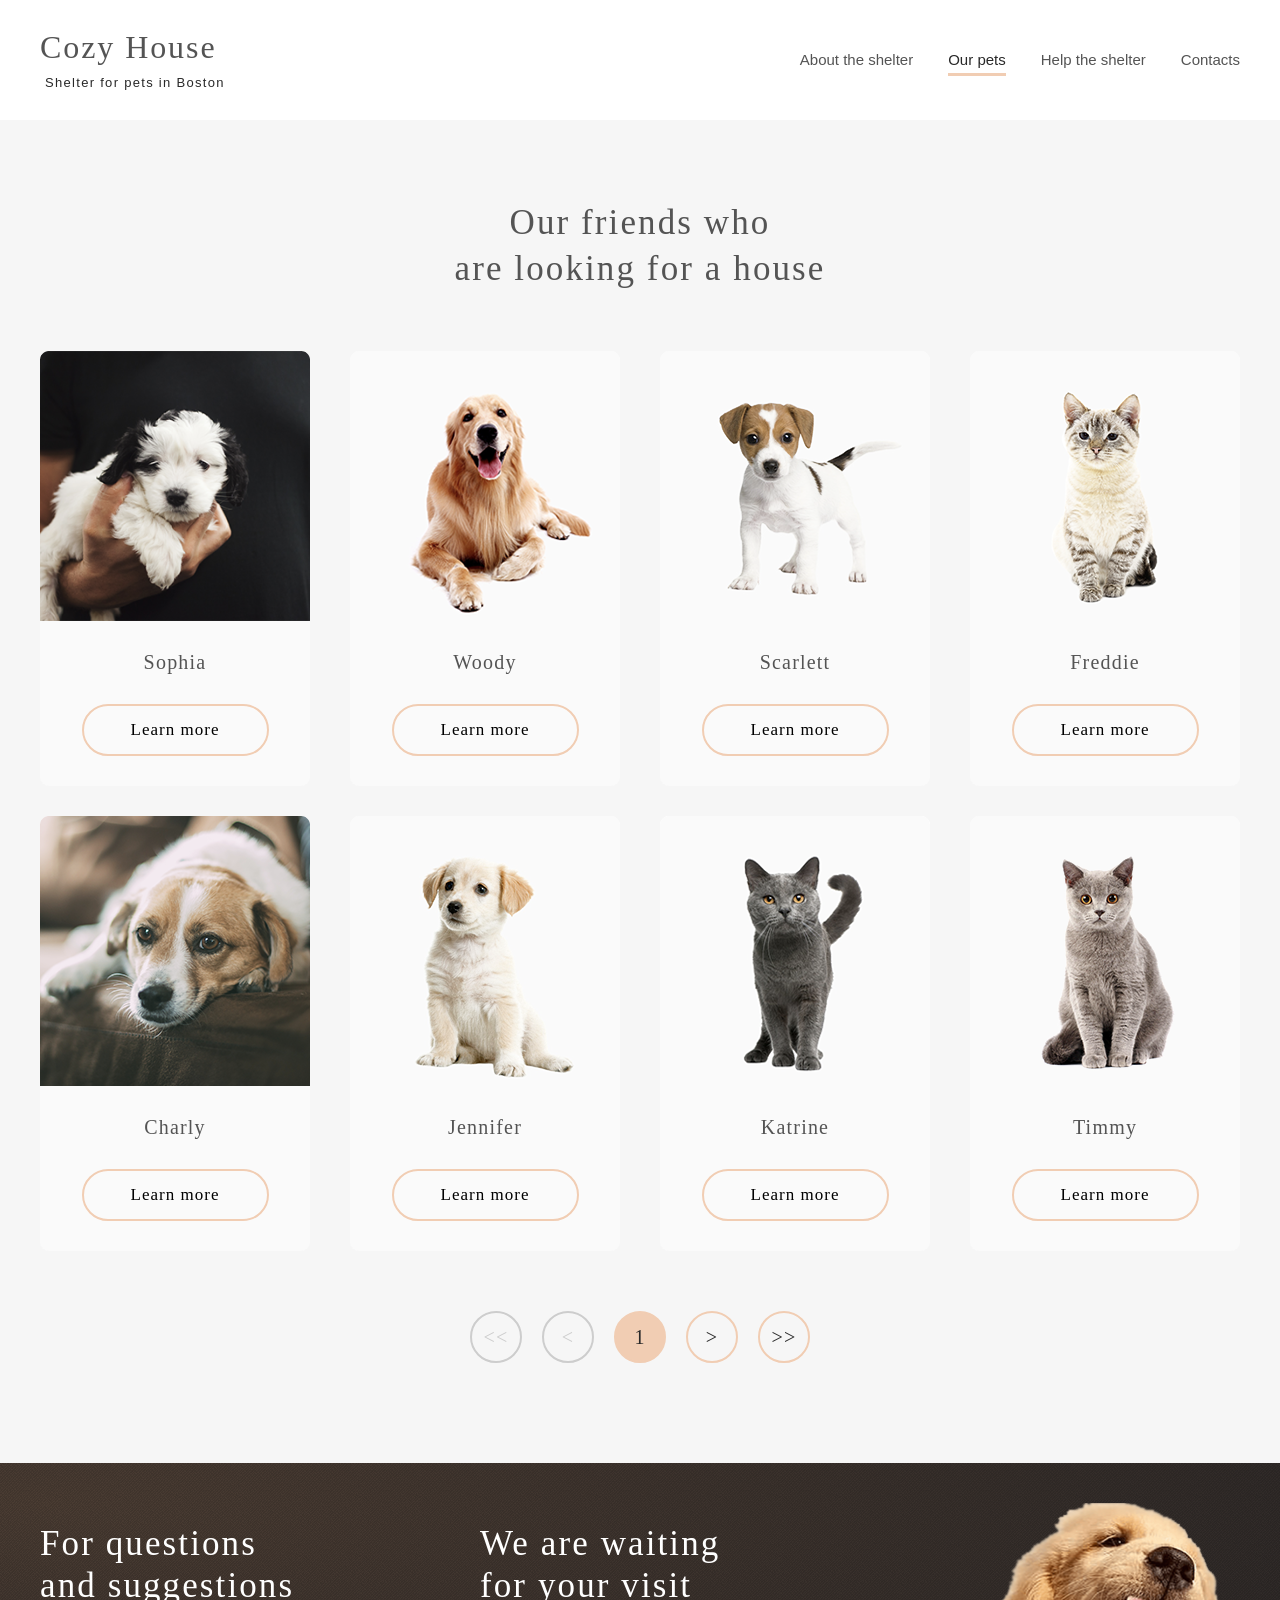
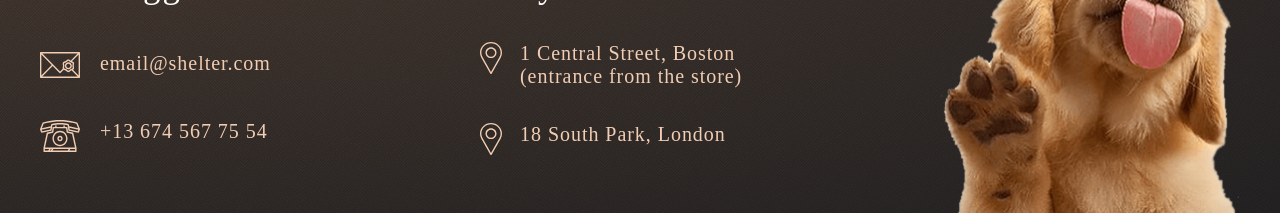
==== our-pets.html @ 1cd65a52 "init" ====
<!DOCTYPE html>
<html lang="en">
<head>
  <meta charset="UTF-8">
  <meta http-equiv="X-UA-Compatible" content="IE=edge">
  <meta name="viewport" content="width=device-width, initial-scale=1.0">
  <link rel="stylesheet" href="./our-pets.css">
  <link rel="icon" type="image/x-icon" href="./assets/favicon.ico">
  <title>Our pets</title>
</head>
<body>
  <div class="popup">
    <div class="popup-body wrapper">
      <button class="popup-close">&#10006;</button>
      <div class="popup-content">
        <div class="popup-item">        
          <!-- <img class="popup-item-image" src="./assets/images/pets-jennifer.png" alt="pets-jennifer"/>
          <div class="popup-content-text">
            <h2 class="popup-pet-name">Jennifer</h2>
            <p class="popup-pet-species">Dog - Labrador</p>
            <p class="popup-pet-description">Jennifer is a sweet 2 months old Labrador that is patiently waiting to find a new forever home. This girl really enjoys being able to go outside to run and play, but won't hesitate to play up a storm in the house if she has all of her favorite toys.</p>
            <ul class="popup-pet-specificity">
              <li class="popup-pet-spec"><span >Age: </span>2 months</li>
              <li class="popup-pet-spec"><span >Inoculations: </span>none</li>
              <li class="popup-pet-spec"><span >Diseases: </span>none</li>
              <li class="popup-pet-spec"><span >Parasites: </span>none</li>
            </ul>
          </div> -->
        </div>
      </div>
    </div>
  </div>
  <header class="header">
    <div class="header-content wrapper">
      <div class="header-logo">
        <a href="./main.html">
          <h1 class="logo-title">Cozy House</h1>
          <p class="logo-description">Shelter for pets in Boston</p>
        </a>
      </div>
      <div class="burger">
        <span></span>
        <!-- <svg width="30" height="22" viewBox="0 0 30 22" fill="none" xmlns="http://www.w3.org/2000/svg">
          <line y1="21" x2="30" y2="21" stroke="black" stroke-width="2"/>
          <line y1="11" x2="30" y2="11" stroke="black" stroke-width="2"/>
          <line y1="1" x2="30" y2="1" stroke="black" stroke-width="2"/>
          </svg> -->
      </div>
      <nav class="navigation">
        <ul class="navigation-list">
          <li class="navigation-item">
            <a class="navigation-link" href="./main.html">About the shelter</a>
          </li>
          <li class="navigation-item">
            <a class="navigation-link navigation-link-active">Our pets</a>
          </li>
          <li class="navigation-item">
            <a class="navigation-link" href="./main.html#help">Help the shelter</a>
          </li>
          <li class="navigation-item">
            <a class="navigation-link" href="#contacts">Contacts</a>
          </li>
        </ul>
      </nav>
    </div>
  </header>
  <main>
    <section class="our-pets">
      <div class="our-pets-container wrapper">
        <h2 class="our-pets-title">Our friends who <br> are looking for a house</h2>
        <div class="our-pets-paginator">
          <ul class="our-pets-list current-paginator-list">
            <!-- <li class="our-pets-card">
              <img src="./assets/images/pets-katrine.png" alt="pets-katrine" class="our-pets-card-image">
              <h3 class="our-pets-card-title">Katrine</h3>
              <button class="our-pets-card-button">Learn more</button>
            </li>
            <li class="our-pets-card">
              <img src="./assets/images/pets-jennifer.png" alt="pets-jennifer" class="our-pets-card-image">
              <h3 class="our-pets-card-title">Jennifer</h3>
              <button class="our-pets-card-button">Learn more</button>
            </li>
            <li class="our-pets-card">
              <img src="./assets/images/pets-woody.png" alt="pets-woody" class="our-pets-card-image">
              <h3 class="our-pets-card-title">Woody</h3>
              <button class="our-pets-card-button">Learn more</button>
            </li>
            <li class="our-pets-card">
              <img src="./assets/images/pets-sophia.png" alt="pets-sophia" class="our-pets-card-image">
              <h3 class="our-pets-card-title">Sophia</h3>
              <button class="our-pets-card-button">Learn more</button>
            </li>
            <li class="our-pets-card">
              <img src="./assets/images/pets-timmy.png" alt="pets-timmy" class="our-pets-card-image">
              <h3 class="our-pets-card-title">Timmy</h3>
              <button class="our-pets-card-button">Learn more</button>
            </li>
            <li class="our-pets-card">
              <img src="./assets/images/pets-charly.png" alt="pets-charly" class="our-pets-card-image">
              <h3 class="our-pets-card-title">Charly</h3>
              <button class="our-pets-card-button">Learn more</button>
            </li>
            <li class="our-pets-card no-in-view">
              <img src="./assets/images/pets-scarlett.png" alt="pets-scarlett" class="our-pets-card-image">
              <h3 class="our-pets-card-title">Scarlett</h3>
              <button class="our-pets-card-button">Learn more</button>
            </li>
            <li class="our-pets-card no-in-view">
              <img src="./assets/images/pets-freddie.png" alt="pets-freddie" class="our-pets-card-image">
              <h3 class="our-pets-card-title">Freddie</h3>
              <button class="our-pets-card-button">Learn more</button>
            </li> -->
          </ul>
          <div class="paginator-buttons">
            <button class="paginator-button-start button-disabled"></button>
            <button class="paginator-button-previous button-disabled"></button>
            <button class="paginator-button-page current-page">1</button>
            <button class="paginator-button-next"></button>
            <button class="paginator-button-end"></button>
          </div>
        </div>
      </div>
    </section>
  </main>
  <footer class="footer" id="contacts">
    <div class="footer-container wrapper">
      <article class="questions">
        <h2 class="questions-title">For questions and suggestions</h2>
          <a class="questions-email" href="mailto:email@shelter.com">email@shelter.com</a>
          <a  class="questions-telephone" href="tel:+136745677554">+13 674 567 75 54</a>
      </article>
      <article class="visit">
        <h2 class="visit-title">We are waiting for your visit</h2>
        <a class="visit-location-address" href="https://www.google.com/maps/search/%D0%A2%D0%B0%D1%80%D0%BA%D0%B81+Central+Street,+Boston/@55.7758598,37.6750525,17z/data=!3m1!4b1">1 Central Street, Boston (entrance from the store)</a>
        <a class="visit-location-address" href="https://www.google.com/maps/search/18+South+Park,+London/@51.4889578,-0.2429427,11z/data=!3m1!4b1">18 South Park, London </a>
      </article>
      <img class="footer-image" src="./assets/images/footer-puppy.png" alt="puppy">
    </div>
  </footer>
  <script src="./ourPets.js" ></script>
</body>
</html>
---- our-pets.css ----
@import "default.css";

:root {
  --color-primary: #F1CDB3;
  --color-main-text: #545454;
  --color-link-text: #292929;
}

a {
  color: var(--color-link-text);
  text-decoration: none;
}

button:hover {
  background-color: var(--color-highligh-button);
  border-color: var(--color-highligh-button);
}

body {
  background-color: #fff;
  color: var(--color-main-text);
}

.wrapper {
  max-width: 1200px;
  margin: 0 auto;
}

.popup {
  position: fixed;
  left: 0;
  top: 0;
  width: 100%;
  height: 100%;
  display: flex;
  justify-content: center;
  align-items: center;
  background-color: rgba(41, 41, 41, 0);
  z-index: 10;
  opacity: 0;
  visibility: hidden;
  transition: all linear 0.4s;
  }
  
  .popup-show {
    opacity: 1;
    visibility: visible;
    background-color: rgba(41, 41, 41, 0.6);
  }
  
  .popup-body {
    text-align: right;
  }
  
  .popup-close {
    position: relative;
    left: 50px;
    width: 52px;
    height: 52px;
    color: #000;
    font-size: 12px;
    font-weight: 700px;
  }
  
  .popup-close:hover {
    background-color: var(--color-primary);
  }
  
  .overlay {
    position: absolute;
    left: 0;
    top: 0;
    width: 100%;
    height: 100%;
    background-color: #000;
    opacity: 0.6;
  }
  
  .popup-content {
    width: 900px;
    height: 500px;
    overflow: hidden;
    background-color: #FAFAFA;
    border-radius: 9px;
    color: #000000;
    text-align: start;
    font-family: 'Georgia';
    font-style: normal;
    font-weight: 400;
    font-size: 15px;
    line-height: 1.1;
    letter-spacing: 0.06em;
  }
  
  .popup-item {
    display: flex;
    justify-content: space-between;
    /* align-items: center; */
  }
  
  .popup-item-image {
    width: 500px;
    height: 500px;
  }
  
  .popup-content-text {
    padding: 50px 20px 50px 30px;
    max-width: 400px;
  }
  
  .popup-pet-name {
    font-weight: 400;
    font-size: 35px;
    line-height: 1.3;
    margin-bottom: 10px;
  }
  
  .popup-pet-description {
    margin-bottom: 40px;
  }
  
  .popup-pet-species {
    font-size: 20px;
    line-height: 1.15;
    margin-bottom: 40px;
  }
  
  .popup-pet-specificity {
    padding-left: 12px !important;
  }
  
  .popup-pet-spec {
    position: relative;
    margin-bottom: 12px;
    /* list-style: circle; */
  }
  
  .popup-pet-spec::before {
    position: absolute;
    content: '';
    left: -10px;
    top: 40%;
    width: 4px;
    height: 4px;
    border-radius: 50%;
    background-color: var(--color-primary);
  }
  
  .popup-pet-spec span {
    font-weight: 700;
  }

.header {
  padding: 30px 0;
}

.header-content {
  display: flex;
  justify-content: space-between;
  align-items: center;
}

.header-logo h1{
  color: var(--color-main-text);
  font-size: 32px;
  line-height: 1.1;
  margin-bottom: 10px;
  letter-spacing: 0.06em;
  font-family: 'Georgia';
  font-style: normal;
  font-weight: 400;
}

.header-logo p{
  padding-left: 5px;
  font-family: "Arial",sans-serif;
  font-size: 13px;
  color: var(--color-link-text);
  font-style: normal;
  font-weight: 400;
  line-height: 15px;
  letter-spacing: 0.1em;
}

.burger {
  display: none;
  position: relative;
  padding: 10px 0;
  width: 30px;
  height: 22px;
  /* background-color: var(--color-primary); */
  transition: all linear 0.3s;
} 

.burger span,.burger span::before, .burger span::after {
  content: " ";
  display: block;
  position: absolute;
  width: 100%;
  height: 2px;
  background-color: #000;
}

.burger span::before {
  top: -10px;
}

.burger span::after{
  bottom: -10px;
}

.navigation-list {
  display: flex;
  gap: 10px 35px;
  font-family: "Arial",sans-serif;
  color: var(--color-link-text)
}

.navigation-item {
  position: relative;
  cursor: pointer;
}

.navigation-link {
  padding-bottom: 5px;
  border-bottom: 3px solid transparent;
  transition: all linear 0.3s;
  font-size: 15px;
  line-height: 1.6;
  color: var(--color-main-text)
}

.navigation-link:hover {
  border-color: var(--color-primary);
  color: var(--color-link-text);
}

.navigation-link-active {
  border-bottom: 3px solid var(--color-primary);
  color: var(--color-link-text);
}

.our-pets {
  background-color: #F6F6F6;
  padding-top: 80px;
  padding-bottom: 100px;
}

.our-pets-container {
  display: flex;
  flex-direction: column;
  align-items: center;
  /* row-gap: 60px; */
  color: var(--color-dark-title)
}

.our-pets-title {
  max-width: 400px;
  font-size: 35px;
  line-height: 1.3;
  text-align: center;
  letter-spacing: 0.06em;
  font-family: 'Georgia';
  font-style: normal;
  font-weight: 400;
  letter-spacing: 0.06em;
  margin-bottom: 60px;
}

.our-pets-paginator {
  position: relative;
}

.our-pets-list {
  display: flex;
  justify-content: center;
  flex-wrap: wrap;
  column-gap: 40px;
  /* transform: translate(-120%); */
  opacity: 0;
  overflow: hidden;
  transition: all linear 0.5s;
}

.current-paginator-list {
  /* transform: translate(0); */
  opacity: 1;
  overflow: visible;
}

.our-pets-card {
  display: flex;
  flex-direction: column;
  padding-bottom: 30px;
  margin-bottom: 30px;
  border-radius: 9px;
  row-gap: 30px;
  align-items: center;
  max-width: 270px;
  background-color: #fff;
  background: #FAFAFA;
  cursor: pointer;
  transition: all linear 0.3s;
}

.our-pets-card:hover  {
  transform: scale(1.05,1.05);
  background-color: #fff;
}

.our-pets-card:hover button {
  background-color: var(--color-highligh-button);
  border-color: var(--color-highligh-button);
}

.our-pets-card-title {
  font-family: 'Georgia';
  font-weight: 400;
  font-size: 20px;
  line-height: 23px;
  text-align: center;
  letter-spacing: 0.06em;
}

.our-pets-card-button {
  width: 187px;
  height: 52px;
  font-size: 17px;
  line-height: 1.2;
}

.paginator-buttons {
  display: flex;
  align-items: center;
  justify-content: center;
  column-gap: 20px;
  margin-top: 30px;
}

.paginator-buttons button{
  width: 52px;
  height: 52px;
  border-radius: 100px;
  font-family: 'Georgia';
  font-size: 20px;
  line-height: 1.15;
  background-color: transparent;
  color: var(--color-link-text);
  border: 2px solid var(--color-primary);
  transition: all linear 0.3s;
}

.paginator-buttons button:hover{ 
  background-color: var(--color-highligh-button) ;
  border-color: var(--color-highligh-button);
}


.button-disabled {
  border-color:  #CDCDCD !important;
  color: #CDCDCD !important;
  pointer-events: none;
}

.button-active {

}

.button-disabled:hover {
  background-color: transparent !important ;
  border-color: #CDCDCD !important;
}

.current-page {
  background-color: var(--color-primary) !important;
}

.current-page:hover {
  color: var(--color-link-text);
  border-color: var(--color-primary) !important;
}

.paginator-button-start::before {
  content: "<<";
}
.paginator-button-previous::before {
  content: "<";
}

.paginator-button-next::before {
  content: ">";
}

.paginator-button-end::before {
  content: ">>";
}

.footer {
  padding-top: 40px;
  background: url("./assets/images/noise_transparent.png"), radial-gradient( farthest-corner at 40px 40px,#5B483A -40%, #262425 100%);
  color: #fff;
}

.footer-container {
  display: flex;
  justify-content: space-between;
  align-items: start;
}

.footer-container h2{
  max-width: 280px;
  font-size: 35px;
  line-height: 1.2;
  letter-spacing: 0.06em;
  font-family: 'Georgia';
  font-style: normal;
  font-weight: 400;
  font-size: 35px;
}

.footer-container a {
  display: block;
  position: relative;
  padding-left: 60px;
  font-size: 20px;
  color: var(--color-primary);
  cursor: pointer;
  transition: all linear 0.3s;
}

.footer-container a:hover {
  filter: brightness(1.2);
}

.questions, .visit {
  display: flex;
  flex-direction: column;
  padding-top: 20px;
  row-gap: 35px;
  max-width: 300px;
  letter-spacing: 0.06em;
}

.questions {
  row-gap: 45px;
}

.questions-email::before {
  position: absolute;
  content: url("./assets/svg/mail.svg");
  top: 0px;
  left: 0px;
}

.questions-telephone::before {
  position: absolute;
  content: url("./assets/svg/phone.svg");
  top: 0px;
  left: 0px;
}

.visit a {
  padding-left: 40px;
}

.visit-location-address::before {
  position: absolute;
  content: url("./assets/svg/pin.svg");
  top: 0px;
  left: 0px;
}

@media screen and (max-width: 1079px) {
  .popup-content {
    width: 630px;
    height: 350px;
  }

  .popup-item-image {
    width: 350px;
    height: 350px;
  }

  .popup-content-text {
    max-width: 310px;
    padding: 10px 11px 38px 11px;
  }

  .popup-pet-species {
    margin-bottom: 20px;
  }

  .popup-pet-description {
    font-size: 13px;
    margin-bottom: 20px;
  }

  .popup-pet-spec {
    margin-bottom: 6px;
  }


  .footer-container {
    flex-wrap: wrap;
    align-items: center;
    justify-content: space-around;
  }

  .no-in-view {
    display: none;
  }
}

@media screen and (max-width: 769px) {
  .wrapper {
    max-width: 708px;
  }
 
  .popup-content {
    width: 240px;
    height: auto;
    padding: 10px;
  }
  .popup-close {
    left: 30px;
  }
  .popup-content-text {
    text-align: center;
  }
  .popup-pet-description {
    text-align: justify;
  }

  .popup-pet-specificity {
    text-align: left;
  }

  .popup-item-image {
    display: none;
  }

  .popup-content-text {
    max-width: 310px;
    padding: 0;
  }

  .popup-pet-description {
    margin-bottom: 24px;
  }

  .our-pets{
    padding-bottom: 75px;
  }

  .our-pets-title {
    margin-bottom: 30px;
  }

  .paginator-buttons {
    margin-top: 10px;
  }

  .footer {
    padding-top: 10px;
  }

  .footer-container {
    row-gap: 70px;
  }

  /* .footer-image {
    margin-top: 40px;
  } */

  /* .visit-location-address {
    padding-top: 5px;
  } */

  .footer-container h2 {
    font-family: 'Georgia';
    font-style: normal;
    font-weight: 400;
    font-size: 35px;
    line-height: 1.3;
    letter-spacing: 0.06em;
  }

  .visit-location-address::before {
    top: 10%;
  }
}

@media screen and (max-width: 767.9px) {
  .navigation {
    /* display: none; */
      position: absolute;
      overflow: hidden;
      width: 0%;
      /* width: 100%; */
      height: 100vh;
      right: -100%;
      /* right: 0; */
      top: 0;
      padding-top: 250px;
      background:  #F6F6F6;
      /* transform: translateX(100%); */
      transition: all linear 0.3s;
      z-index: 11;
  }
  .navigation-list {
    flex-direction: column;
    justify-content: center;
    align-items: center;
    align-content: center;
    row-gap: 40px;
  }

  .navigation-link {
    font-size: 32px;
    line-height: 1.6;
  }
  .show-navigation {
    right: 0;
    width: 100%;
    /* transform: translateX(0); */
  }


  .burger {
    display: block;
    position: relative;
    z-index: 12;
  }

  .burger-active {
    transform: rotate(90deg);
  }

  .body-lock {
    margin: 0; 
    height: 100%; 
    overflow: hidden
  }
}

@media screen and (max-width: 740px) {
  .wrapper {
    padding-left: 10px;
    padding-right: 10px;
  }

  .header {
    padding-left: 10px;
    padding-right: 10px;
  }

  .footer-container {
    row-gap: 40px;
  }

  .footer-container h2{
    font-size: 25px;
    text-align: center;
  }

  .questions {
    padding:  20px 11px 0 11px;
    align-items: center;
  }

  .visit {
    padding-top: 10px;
    row-gap: 40px;
  }

  .visit-title {
    padding-left: 20px;
    font-family: 'Georgia';
    font-style: normal;
    font-weight: 400;
    font-size: 25px;
    line-height: 130%;
    text-align: center;
    letter-spacing: 0.06em;
  }

  .visit-location-address {
    padding-top: 5px;
  }

  .footer-image {
    width: 260px;
    height: 269px;
  }
}

@media screen and (max-width: 425px) {
  .header-logo h1 {
    font-family: 'Georgia';
    font-style: normal;
    font-weight: 400;
    font-size: 32px;
    line-height: 1.1;
    align-items: center;
    letter-spacing: 0.06em;
  }

  .header-logo p {
    font-family: 'Arial';
    font-style: normal;
    font-weight: 400;
    font-size: 13px;
    line-height: 15px;
    align-items: center;
    letter-spacing: 0.1em;

  }

  .our-pets {
    padding-top: 42px;
    padding-bottom: 42px;
  }

  .our-pets-title {
    margin-bottom: 42px;
    font-family: 'Georgia';
    font-style: normal;
    font-weight: 400;
    font-size: 25px;
    line-height: 1.3;
    text-align: center;
    letter-spacing: 0.06em;
  }
  
  .our-pets-list {
    max-height: 1395px;
    overflow: hidden;
  }
  
  .paginator-buttons {
    column-gap: 10px;
  }

  .questions, .visit { 
    font-family: 'Georgia';
    font-style: normal;
    font-weight: 400;
    font-size: 20px;
    line-height: 1.15;
    letter-spacing: 0.06em;
  }
  
  .footer-container {
    row-gap: 40px;
  }

  .visit {
    row-gap: 35px;
  }

  .visit-location-address, .visit-location-address {
    font-family: 'Georgia';
    font-style: normal;
    font-weight: 400;
    font-size: 20px;
    line-height: 1.15;
    letter-spacing: 0.06em;
  }

}
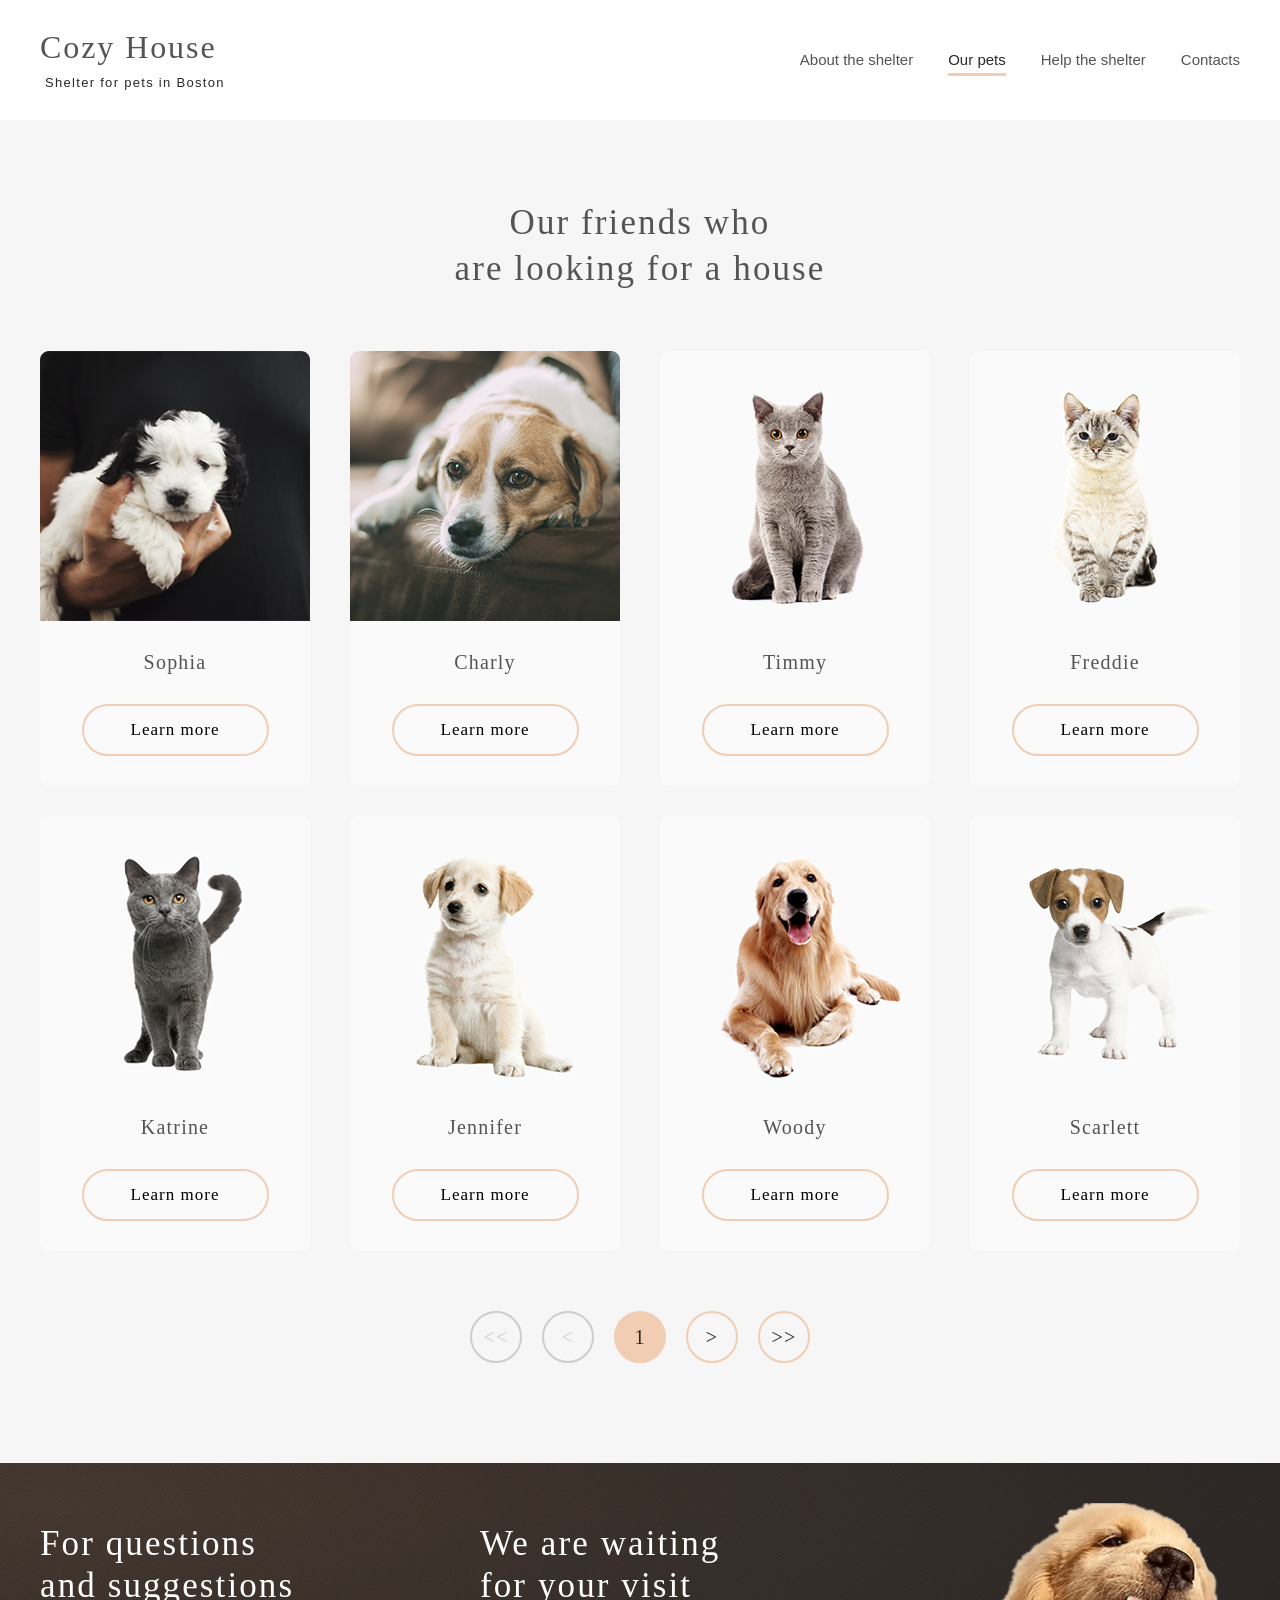
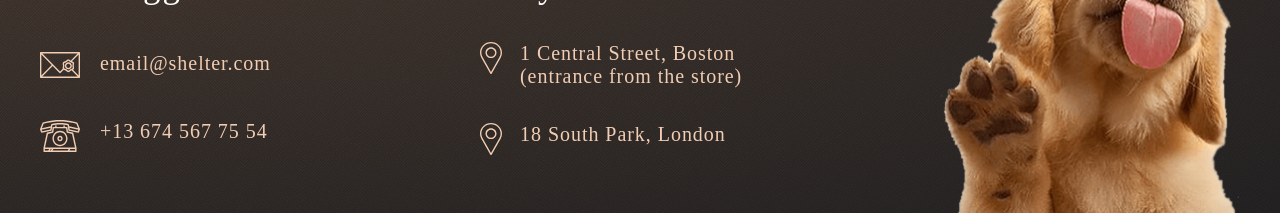
==== commit 25a859ae: "fix index" ====
--- a/our-pets.html
+++ b/our-pets.html
@@ -33,7 +33,7 @@
   <header class="header">
     <div class="header-content wrapper">
       <div class="header-logo">
-        <a href="./main.html">
+        <a href="./index.html">
           <h1 class="logo-title">Cozy House</h1>
           <p class="logo-description">Shelter for pets in Boston</p>
         </a>
@@ -49,13 +49,13 @@
       <nav class="navigation">
         <ul class="navigation-list">
           <li class="navigation-item">
-            <a class="navigation-link" href="./main.html">About the shelter</a>
+            <a class="navigation-link" href="./index.html">About the shelter</a>
           </li>
           <li class="navigation-item">
             <a class="navigation-link navigation-link-active">Our pets</a>
           </li>
           <li class="navigation-item">
-            <a class="navigation-link" href="./main.html#help">Help the shelter</a>
+            <a class="navigation-link" href="./index.html#help">Help the shelter</a>
           </li>
           <li class="navigation-item">
             <a class="navigation-link" href="#contacts">Contacts</a>
